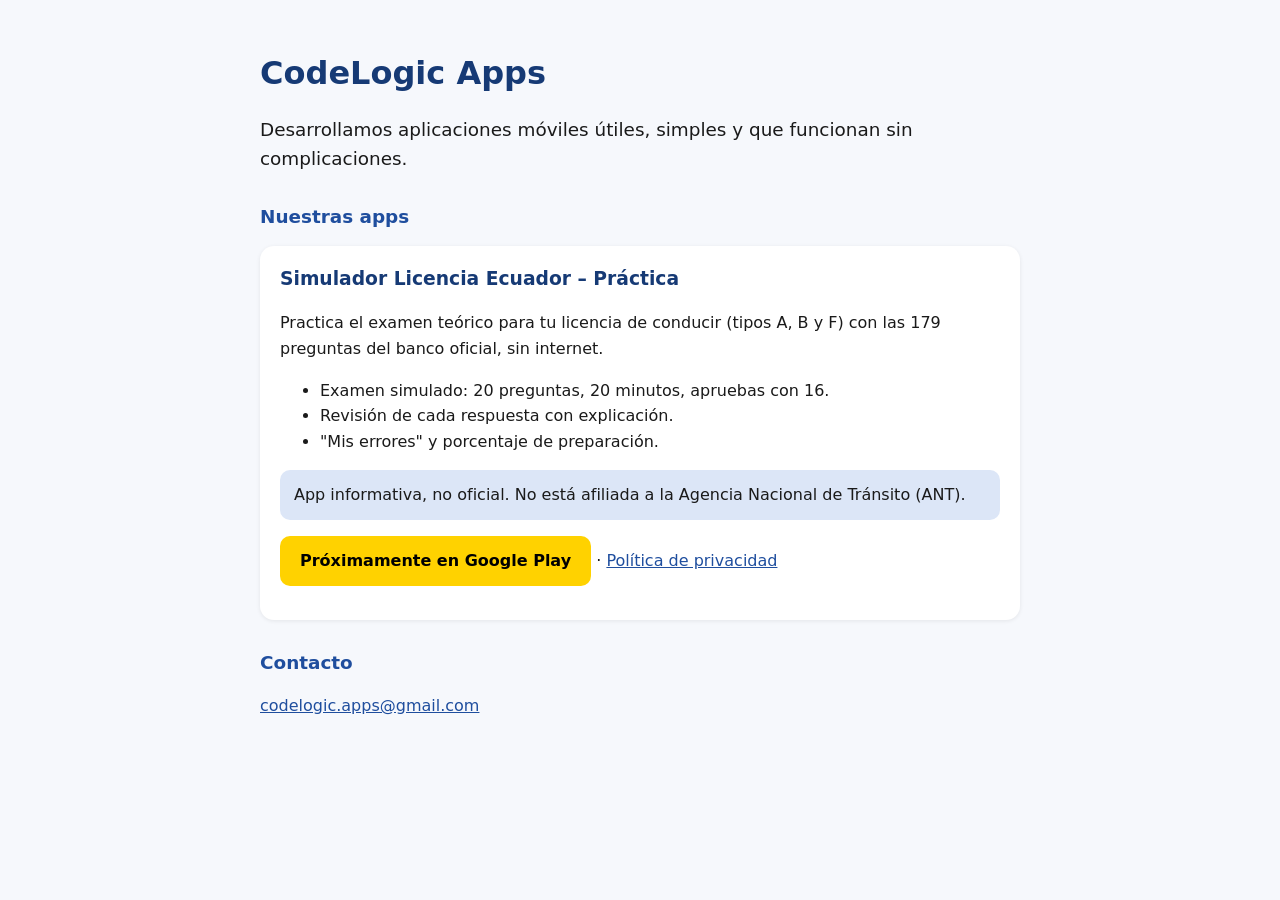
==== index.html @ fdd90623 "Sitio web inicial" ====
<!DOCTYPE html>
<html lang="es">
<head>
<meta charset="utf-8">
<meta name="viewport" content="width=device-width, initial-scale=1">
<title>CodeLogic Apps</title>
<link rel="stylesheet" href="estilo.css">
</head>
<body>
<main>
<h1>CodeLogic Apps</h1>
<p class="lead">Desarrollamos aplicaciones móviles útiles, simples y que funcionan sin complicaciones.</p>

<h2>Nuestras apps</h2>
<div class="app">
  <h3>Simulador Licencia Ecuador – Práctica</h3>
  <p>Practica el examen teórico para tu licencia de conducir (tipos A, B y F) con las 179 preguntas del banco oficial, sin internet.</p>
  <ul>
    <li>Examen simulado: 20 preguntas, 20 minutos, apruebas con 16.</li>
    <li>Revisión de cada respuesta con explicación.</li>
    <li>"Mis errores" y porcentaje de preparación.</li>
  </ul>
  <p class="aviso">App informativa, no oficial. No está afiliada a la Agencia Nacional de Tránsito (ANT).</p>
  <p><span class="boton">Próximamente en Google Play</span> · <a href="simulador-licencia/privacidad.html">Política de privacidad</a></p>
</div>

<h2>Contacto</h2>
<p><a href="mailto:codelogic.apps@gmail.com">codelogic.apps@gmail.com</a></p>
</main>
</body>
</html>
---- estilo.css ----
body { margin: 0; font-family: system-ui, -apple-system, "Segoe UI", Roboto, sans-serif; background: #F6F8FC; color: #1A1A1A; line-height: 1.6; }
main { max-width: 760px; margin: 0 auto; padding: 32px 20px 48px; }
h1 { color: #163A75; line-height: 1.25; }
h2 { color: #1F4E9E; margin-top: 28px; font-size: 1.15rem; }
a { color: #1F4E9E; }
.meta { color: #5F6368; font-size: .95rem; }
.lead { font-size: 1.15rem; }
.aviso { background: #DCE6F7; border-radius: 10px; padding: 12px 14px; }
.boton { display: inline-block; background: #FFD200; color: #000; font-weight: 700; padding: 12px 20px; border-radius: 10px; text-decoration: none; }
h3 { margin: 0 0 6px; color: #163A75; }
.app { background: #fff; border-radius: 14px; padding: 18px 20px; box-shadow: 0 1px 4px rgba(0,0,0,.08); }
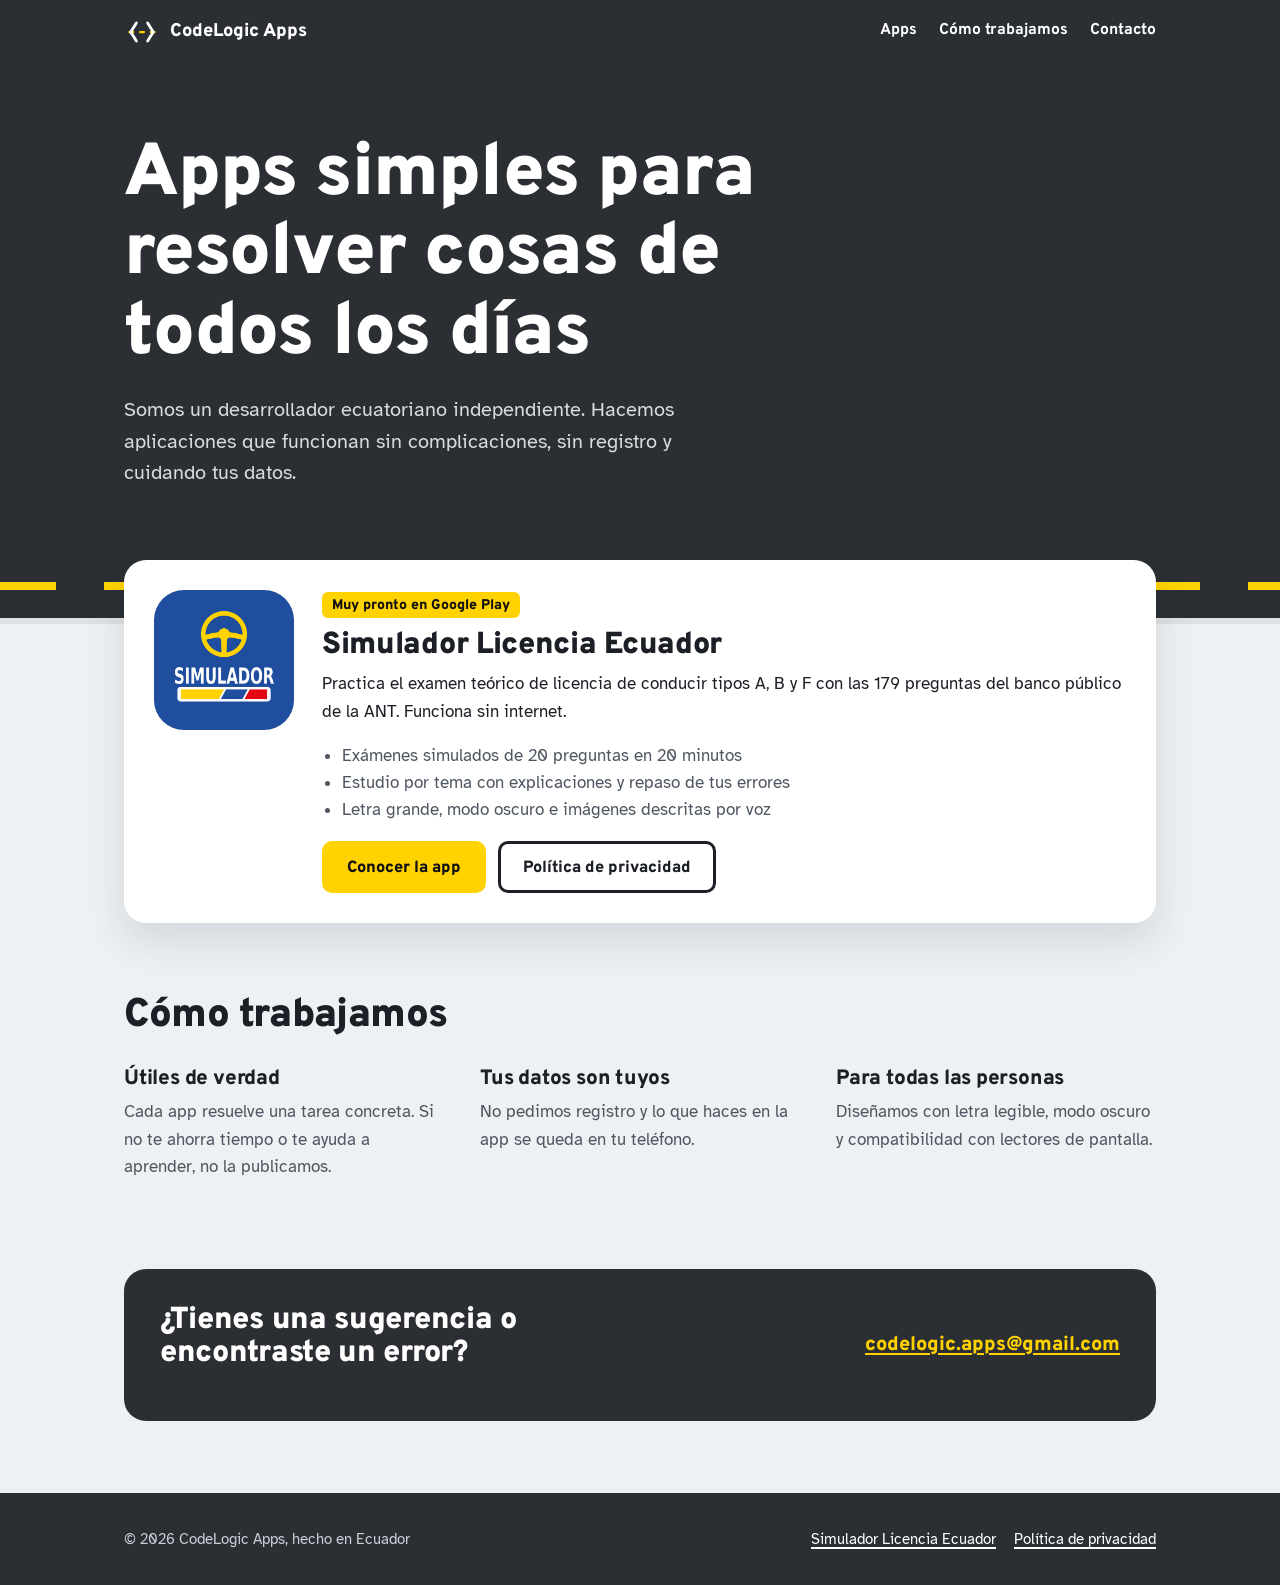
==== commit 7a2d5e31: "251400NOV26 - Sitio nuevo y política actualizada" ====
--- a/index.html
+++ b/index.html
@@ -3,29 +3,83 @@
 <head>
 <meta charset="utf-8">
 <meta name="viewport" content="width=device-width, initial-scale=1">
-<title>CodeLogic Apps</title>
+<title>CodeLogic Apps – Apps simples y útiles, hechas en Ecuador</title>
+<meta name="description" content="CodeLogic Apps desarrolla aplicaciones móviles útiles y simples. Conoce Simulador Licencia Ecuador, para practicar el examen teórico de la ANT.">
+<meta name="theme-color" content="#2B2F33">
+<link rel="icon" href="logo.svg" type="image/svg+xml">
 <link rel="stylesheet" href="estilo.css">
 </head>
 <body>
-<main>
-<h1>CodeLogic Apps</h1>
-<p class="lead">Desarrollamos aplicaciones móviles útiles, simples y que funcionan sin complicaciones.</p>
+<a class="saltar" href="#contenido">Saltar al contenido</a>
 
-<h2>Nuestras apps</h2>
-<div class="app">
-  <h3>Simulador Licencia Ecuador – Práctica</h3>
-  <p>Practica el examen teórico para tu licencia de conducir (tipos A, B y F) con las 179 preguntas del banco oficial, sin internet.</p>
-  <ul>
-    <li>Examen simulado: 20 preguntas, 20 minutos, apruebas con 16.</li>
-    <li>Revisión de cada respuesta con explicación.</li>
-    <li>"Mis errores" y porcentaje de preparación.</li>
-  </ul>
-  <p class="aviso">App informativa, no oficial. No está afiliada a la Agencia Nacional de Tránsito (ANT).</p>
-  <p><span class="boton">Próximamente en Google Play</span> · <a href="simulador-licencia/privacidad.html">Política de privacidad</a></p>
-</div>
+<header class="barra">
+  <div class="contenedor">
+    <a class="marca" href="./" aria-current="page"><img src="logo.svg" alt="" width="36" height="36">CodeLogic Apps</a>
+    <nav aria-label="Secciones">
+      <a href="#apps">Apps</a>
+      <a href="#como-trabajamos" class="opcional">Cómo trabajamos</a>
+      <a href="#contacto">Contacto</a>
+    </nav>
+  </div>
+</header>
 
-<h2>Contacto</h2>
-<p><a href="mailto:codelogic.apps@gmail.com">codelogic.apps@gmail.com</a></p>
+<main id="contenido">
+  <section class="carretera">
+    <div class="contenedor marca-portada">
+      <h1>Apps simples para resolver cosas de todos los días</h1>
+      <p>Somos un desarrollador ecuatoriano independiente. Hacemos aplicaciones que funcionan sin complicaciones, sin registro y cuidando tus datos.</p>
+    </div>
+  </section>
+
+  <div class="contenedor" id="apps">
+    <article class="app-destacada">
+      <img src="simulador-licencia/icono.png" alt="Ícono de Simulador Licencia Ecuador" width="140" height="140">
+      <div>
+        <span class="estado">Muy pronto en Google Play</span>
+        <h2>Simulador Licencia Ecuador</h2>
+        <p>Practica el examen teórico de licencia de conducir tipos A, B y F con las 179 preguntas del banco público de la ANT. Funciona sin internet.</p>
+        <ul>
+          <li>Exámenes simulados de 20 preguntas en 20 minutos</li>
+          <li>Estudio por tema con explicaciones y repaso de tus errores</li>
+          <li>Letra grande, modo oscuro e imágenes descritas por voz</li>
+        </ul>
+        <div class="acciones">
+          <a class="boton boton-linea" href="simulador-licencia/">Conocer la app</a>
+          <a class="boton boton-borde" href="simulador-licencia/privacidad.html">Política de privacidad</a>
+        </div>
+      </div>
+    </article>
+  </div>
+
+  <section class="seccion" id="como-trabajamos">
+    <div class="contenedor">
+      <h2>Cómo trabajamos</h2>
+      <div class="principios">
+        <div><h3>Útiles de verdad</h3><p>Cada app resuelve una tarea concreta. Si no te ahorra tiempo o te ayuda a aprender, no la publicamos.</p></div>
+        <div><h3>Tus datos son tuyos</h3><p>No pedimos registro y lo que haces en la app se queda en tu teléfono.</p></div>
+        <div><h3>Para todas las personas</h3><p>Diseñamos con letra legible, modo oscuro y compatibilidad con lectores de pantalla.</p></div>
+      </div>
+    </div>
+  </section>
+
+  <section class="seccion" id="contacto">
+    <div class="contenedor">
+      <div class="contacto">
+        <h2>¿Tienes una sugerencia o encontraste un error?</h2>
+        <a class="correo" href="mailto:codelogic.apps@gmail.com">codelogic.apps@gmail.com</a>
+      </div>
+    </div>
+  </section>
 </main>
+
+<footer class="pie">
+  <div class="contenedor">
+    <span>© 2026 CodeLogic Apps, hecho en Ecuador</span>
+    <nav aria-label="Enlaces del pie">
+      <a href="simulador-licencia/">Simulador Licencia Ecuador</a>
+      <a href="simulador-licencia/privacidad.html">Política de privacidad</a>
+    </nav>
+  </div>
+</footer>
 </body>
 </html>
--- a/estilo.css
+++ b/estilo.css
@@ -1,11 +1,206 @@
-body { margin: 0; font-family: system-ui, -apple-system, "Segoe UI", Roboto, sans-serif; background: #F6F8FC; color: #1A1A1A; line-height: 1.6; }
-main { max-width: 760px; margin: 0 auto; padding: 32px 20px 48px; }
-h1 { color: #163A75; line-height: 1.25; }
-h2 { color: #1F4E9E; margin-top: 28px; font-size: 1.15rem; }
-a { color: #1F4E9E; }
-.meta { color: #5F6368; font-size: .95rem; }
-.lead { font-size: 1.15rem; }
-.aviso { background: #DCE6F7; border-radius: 10px; padding: 12px 14px; }
-.boton { display: inline-block; background: #FFD200; color: #000; font-weight: 700; padding: 12px 20px; border-radius: 10px; text-decoration: none; }
-h3 { margin: 0 0 6px; color: #163A75; }
-.app { background: #fff; border-radius: 14px; padding: 18px 20px; box-shadow: 0 1px 4px rgba(0,0,0,.08); }
+/* CodeLogic Apps – estilo del sitio
+   Tipografías: Overpass (inspirada en la rotulación de carreteras) para títulos,
+   Atkinson Hyperlegible (diseñada para baja visión) para el texto. Ambas libres (OFL). */
+@font-face { font-family: "Overpass"; font-weight: 400; font-display: swap; src: url("fuentes/overpass-latin-400-normal.woff2") format("woff2"); }
+@font-face { font-family: "Overpass"; font-weight: 700; font-display: swap; src: url("fuentes/overpass-latin-700-normal.woff2") format("woff2"); }
+@font-face { font-family: "Overpass"; font-weight: 800; font-display: swap; src: url("fuentes/overpass-latin-800-normal.woff2") format("woff2"); }
+@font-face { font-family: "Overpass"; font-weight: 900; font-display: swap; src: url("fuentes/overpass-latin-900-normal.woff2") format("woff2"); }
+@font-face { font-family: "Atkinson"; font-weight: 400; font-display: swap; src: url("fuentes/atkinson-hyperlegible-latin-400-normal.woff2") format("woff2"); }
+@font-face { font-family: "Atkinson"; font-weight: 700; font-display: swap; src: url("fuentes/atkinson-hyperlegible-latin-700-normal.woff2") format("woff2"); }
+
+:root {
+  --asfalto: #2B2F33;
+  --asfalto-2: #3A3F45;
+  --linea: #FFD200;
+  --senal: #1F4E9E;
+  --senal-borde: #ffffff;
+  --verde: #2E7D32;
+  --rojo: #C62828;
+  --fondo: #EEF1F4;
+  --papel: #ffffff;
+  --tinta: #1C2026;
+  --tinta-suave: #4E5661;
+  --borde: #D5DBE2;
+  --ancho: 1080px;
+  --titulo: "Overpass", "Arial Narrow", system-ui, sans-serif;
+  --texto: "Atkinson", system-ui, -apple-system, "Segoe UI", Roboto, sans-serif;
+}
+@media (prefers-color-scheme: dark) {
+  :root {
+    --fondo: #16191D;
+    --papel: #1F2329;
+    --tinta: #E8EBF0;
+    --tinta-suave: #A7AFBA;
+    --borde: #343A42;
+    --senal: #2A5DB4;
+  }
+}
+
+* { box-sizing: border-box; }
+html { -webkit-text-size-adjust: 100%; }
+body { margin: 0; background: var(--fondo); color: var(--tinta); font: 400 1.0625rem/1.6 var(--texto); }
+img { max-width: 100%; height: auto; display: block; }
+a { color: inherit; text-decoration-thickness: 2px; text-underline-offset: 3px; }
+a:hover { text-decoration-color: var(--linea); }
+:focus-visible { outline: 3px solid var(--linea); outline-offset: 3px; border-radius: 4px; }
+h1, h2, h3 { font-family: var(--titulo); line-height: 1.08; margin: 0; letter-spacing: -0.01em; }
+p { margin: 0 0 1em; }
+.contenedor { max-width: var(--ancho); margin: 0 auto; padding: 0 24px; }
+.saltar { position: absolute; left: -999px; top: 8px; background: var(--linea); color: #000; padding: 8px 14px; z-index: 10; font-weight: 700; }
+.saltar:focus { left: 8px; }
+
+/* ---------- Barra superior */
+.barra { background: var(--asfalto); color: #fff; }
+.barra .contenedor { display: flex; align-items: center; justify-content: space-between; gap: 16px; min-height: 64px; }
+.marca { display: flex; align-items: center; gap: 10px; text-decoration: none; font: 800 1.15rem/1 var(--titulo); }
+.marca img { width: 36px; height: 36px; }
+.barra nav { display: flex; gap: 22px; font: 700 0.98rem/1 var(--titulo); }
+.barra nav a { text-decoration: none; padding: 6px 0; border-bottom: 3px solid transparent; }
+.barra nav a:hover, .barra nav a[aria-current="page"] { border-bottom-color: var(--linea); }
+
+/* ---------- Carretera (motivo principal) */
+.carretera { background: var(--asfalto); color: #fff; position: relative; overflow: hidden; }
+.carretera::after { /* línea central segmentada */
+  content: ""; position: absolute; left: 0; right: 0; bottom: 34px; height: 8px;
+  background: repeating-linear-gradient(90deg, var(--linea) 0 56px, transparent 56px 104px);
+  animation: avanzar 1.6s cubic-bezier(.2,.7,.2,1) 1 both;
+}
+.carretera::before { /* borde de calzada */
+  content: ""; position: absolute; left: 0; right: 0; bottom: 0; height: 6px; background: #fff; opacity: .85;
+}
+@keyframes avanzar { from { background-position: 520px 0; opacity: 0; } to { background-position: 0 0; opacity: 1; } }
+@media (prefers-reduced-motion: reduce) { .carretera::after { animation: none; } }
+
+.portada { padding-block: 64px 112px; display: grid; grid-template-columns: 1.15fr .85fr; gap: 48px; align-items: center; }
+.portada h1 { font-size: clamp(2.3rem, 5.4vw, 4.1rem); font-weight: 900; max-width: 14ch; }
+.portada .bajada { font-size: 1.2rem; color: #D7DCE2; max-width: 38ch; margin: 20px 0 28px; }
+.acciones { display: flex; flex-wrap: wrap; gap: 12px; align-items: center; }
+.boton { display: inline-flex; align-items: center; gap: 10px; font: 800 1.02rem/1 var(--titulo); padding: 16px 22px 13px; border-radius: 10px; text-decoration: none; border: 3px solid transparent; }
+.boton-linea { background: var(--linea); color: #111; }
+.boton-borde { border-color: #fff; color: #fff; }
+.boton[aria-disabled="true"] { cursor: default; }
+.nota-boton { font-size: .9rem; color: #B8C0C9; width: 100%; margin: 4px 0 0; }
+
+/* Letrero informativo: los datos del examen como una señal de carretera */
+.letrero { background: var(--senal); color: #fff; border: 4px solid #fff; outline: 4px solid var(--senal); border-radius: 14px; padding: 20px 24px; margin-top: 34px; max-width: 560px; display: grid; grid-template-columns: repeat(3, 1fr); text-align: center; }
+.letrero div + div { border-left: 2px solid rgba(255,255,255,.5); }
+.letrero b { display: block; font: 900 2.6rem/1 var(--titulo); }
+.letrero span { font: 700 .95rem/1.25 var(--titulo); }
+
+/* ---------- Teléfono de muestra (hecho con HTML/CSS) */
+.telefono { justify-self: center; width: 270px; aspect-ratio: 9 / 18.5; background: #0E1013; border-radius: 38px; padding: 12px; box-shadow: 0 30px 60px rgba(0,0,0,.45), inset 0 0 0 2px #4A5058; }
+.pantalla { height: 100%; border-radius: 28px; overflow: hidden; background: #F6F8FC; color: #1C2026; display: flex; flex-direction: column; }
+.resultado { margin: 14px; border-radius: 18px; padding: 18px 14px 16px; color: #fff; text-align: center; background: linear-gradient(135deg, #1B7A3A, #3FB25D); position: relative; overflow: hidden; }
+.resultado .trofeo { width: 46px; margin: 0 auto 4px; }
+.resultado strong { display: block; font: 900 1.6rem/1 var(--titulo); letter-spacing: .02em; }
+.anillo { width: 104px; height: 104px; margin: 12px auto 8px; border-radius: 50%; display: grid; place-items: center;
+  background: radial-gradient(closest-side, #2D9A4C 76%, transparent 77% 100%), conic-gradient(#fff 0 90%, rgba(255,255,255,.3) 90% 100%); }
+.anillo b { font: 900 2.2rem/1 var(--titulo); }
+.anillo small { display: block; font: 700 .72rem/1 var(--titulo); opacity: .9; }
+.resultado p { font: 700 .76rem/1.35 var(--texto); margin: 0; }
+.confeti i { position: absolute; width: 6px; height: 10px; border-radius: 1px; }
+.revision { padding: 0 14px; font-size: .74rem; }
+.revision div { background: #fff; border: 2px solid var(--verde); border-radius: 10px; padding: 8px 10px; margin-bottom: 8px; }
+.revision div.mal { border-color: var(--rojo); }
+.revision em { font-style: normal; font-weight: 700; color: var(--verde); }
+.revision .mal em { color: var(--rojo); }
+
+/* ---------- Secciones */
+.seccion { padding: 72px 0; }
+.seccion + .seccion { padding-top: 0; }
+.seccion h2 { font-size: clamp(1.8rem, 3.6vw, 2.5rem); font-weight: 900; margin-bottom: 14px; max-width: 22ch; }
+.seccion .intro { color: var(--tinta-suave); max-width: 60ch; font-size: 1.1rem; }
+
+/* Funciones agrupadas por momento de uso */
+.grupos { display: grid; grid-template-columns: repeat(3, 1fr); gap: 36px; margin-top: 36px; }
+.grupo h3 { font-size: 1.3rem; font-weight: 800; padding-bottom: 12px; margin-bottom: 14px; border-bottom: 4px solid var(--linea); }
+.grupo ul { list-style: none; margin: 0; padding: 0; }
+.grupo li { padding: 10px 0 10px 40px; position: relative; border-bottom: 1px solid var(--borde); }
+.grupo li:last-child { border-bottom: 0; }
+.grupo li b { display: block; font-family: var(--titulo); font-weight: 800; font-size: 1.05rem; }
+.grupo li span { color: var(--tinta-suave); font-size: .97rem; }
+/* íconos con forma de señal: rombo (atención), círculo (regla), cuadrado (información) */
+.ico { position: absolute; left: 2px; top: 14px; width: 24px; height: 24px; }
+.ico.rombo { transform: rotate(45deg) scale(.82); background: var(--linea); border: 3px solid #111; border-radius: 3px; }
+.ico.circulo { border-radius: 50%; border: 5px solid var(--rojo); background: #fff; }
+.ico.cuadro { border-radius: 5px; background: var(--senal); border: 3px solid #fff; outline: 2px solid var(--senal); }
+.ico.verde { border-radius: 50%; background: var(--verde); }
+
+/* Pasos (sí son una secuencia) */
+.pasos { list-style: none; margin: 36px 0 0; padding: 0; display: grid; grid-template-columns: repeat(3, 1fr); gap: 0; counter-reset: paso; }
+.pasos li { counter-increment: paso; padding: 0 28px 0 0; position: relative; }
+.pasos li::before { content: counter(paso); display: grid; place-items: center; width: 52px; height: 52px; border-radius: 50%; background: var(--asfalto); color: var(--linea); font: 900 1.6rem/1 var(--titulo); margin-bottom: 16px; position: relative; z-index: 1; }
+.pasos li::after { content: ""; position: absolute; top: 24px; left: 52px; right: 0; height: 4px; background: repeating-linear-gradient(90deg, var(--linea) 0 18px, transparent 18px 30px); }
+.pasos li:last-child::after { display: none; }
+.pasos h3 { font-size: 1.25rem; font-weight: 800; margin-bottom: 6px; }
+.pasos p { color: var(--tinta-suave); }
+
+/* Comparación de licencias */
+.tabla { width: 100%; border-collapse: collapse; margin-top: 28px; background: var(--papel); border-radius: 14px; overflow: hidden; font-size: 1rem; }
+.tabla th, .tabla td { padding: 14px 18px; text-align: left; border-bottom: 1px solid var(--borde); }
+.tabla thead th { background: var(--asfalto); color: #fff; font: 800 1.05rem/1.2 var(--titulo); }
+.tabla td:not(:first-child), .tabla thead th:not(:first-child) { text-align: center; }
+.tabla tbody tr:last-child td { border-bottom: 0; font-weight: 700; }
+.tabla .cifra { font: 900 1.35rem/1 var(--titulo); }
+
+/* Aviso de app no oficial */
+.aviso { background: var(--papel); border: 3px solid var(--tinta); border-left: 14px solid var(--rojo); border-radius: 12px; padding: 22px 24px; max-width: 760px; }
+.aviso h2 { font-size: 1.5rem; margin-bottom: 8px; }
+.aviso p:last-child { margin-bottom: 0; }
+
+/* Preguntas frecuentes */
+.faq { max-width: 760px; margin-top: 24px; }
+.faq details { border-bottom: 2px solid var(--borde); }
+.faq summary { cursor: pointer; padding: 18px 36px 18px 0; font: 800 1.12rem/1.3 var(--titulo); list-style: none; position: relative; }
+.faq summary::-webkit-details-marker { display: none; }
+.faq summary::after { content: "+"; position: absolute; right: 4px; top: 14px; font: 900 1.5rem/1 var(--titulo); color: var(--senal); }
+.faq details[open] summary::after { content: "–"; }
+.faq details p { color: var(--tinta-suave); padding-right: 24px; }
+
+/* ---------- Inicio de la marca */
+.marca-portada { padding-block: 72px 116px; }
+.marca-portada h1 { font-size: clamp(2.4rem, 6vw, 4.6rem); font-weight: 900; max-width: 16ch; }
+.marca-portada p { font-size: 1.22rem; color: #D7DCE2; max-width: 46ch; margin-top: 20px; }
+.app-destacada { display: grid; grid-template-columns: 140px 1fr; gap: 28px; align-items: start; background: var(--papel); border-radius: 22px; padding: 30px; margin-top: -64px; position: relative; box-shadow: 0 18px 40px rgba(20,25,35,.12); }
+.app-destacada img { border-radius: 30px; }
+.app-destacada h2 { font-size: 1.9rem; font-weight: 900; margin-bottom: 8px; }
+.app-destacada .estado { display: inline-block; background: var(--linea); color: #111; font: 800 .88rem/1 var(--titulo); padding: 7px 10px 5px; border-radius: 6px; margin-bottom: 12px; }
+.app-destacada ul { margin: 0 0 18px; padding-left: 20px; color: var(--tinta-suave); }
+.app-destacada .acciones .boton-borde { border-color: var(--tinta); color: var(--tinta); }
+.principios { display: grid; grid-template-columns: repeat(3, 1fr); gap: 36px; margin-top: 30px; }
+.principios h3 { font-size: 1.3rem; font-weight: 800; margin-bottom: 8px; }
+.principios p { color: var(--tinta-suave); }
+.contacto { background: var(--asfalto); color: #fff; border-radius: 22px; padding: 36px; display: flex; flex-wrap: wrap; justify-content: space-between; align-items: center; gap: 18px; }
+.contacto h2 { font-size: 1.9rem; font-weight: 900; }
+.contacto a.correo { font: 800 1.25rem/1 var(--titulo); color: var(--linea); }
+
+/* ---------- Documentos (política) */
+.documento { background: var(--papel); border-radius: 18px; padding: 36px clamp(20px, 5vw, 56px); margin: 40px auto 56px; max-width: 820px; }
+.documento h1 { font-size: clamp(2rem, 4.5vw, 2.8rem); font-weight: 900; margin-bottom: 10px; }
+.documento h2 { font-size: 1.35rem; font-weight: 800; margin: 30px 0 8px; }
+.documento .meta { color: var(--tinta-suave); }
+.documento ul { padding-left: 22px; }
+
+/* ---------- Pie */
+.pie { background: var(--asfalto); color: #C9D0D8; padding: 34px 0; font-size: .95rem; }
+.pie .contenedor { display: flex; flex-wrap: wrap; justify-content: space-between; gap: 14px; }
+.pie nav { display: flex; flex-wrap: wrap; gap: 18px; }
+.pie a { color: #fff; }
+
+/* ---------- Responsivo */
+@media (max-width: 880px) {
+  .portada { grid-template-columns: 1fr; padding-block-end: 96px; }
+  .telefono { width: 240px; }
+  .grupos, .pasos, .principios { grid-template-columns: 1fr; }
+  .pasos { gap: 26px; }
+  .pasos li::after { display: none; }
+  .app-destacada { grid-template-columns: 1fr; }
+  .app-destacada img { width: 112px; }
+}
+@media (max-width: 560px) {
+  .barra nav { gap: 14px; font-size: .9rem; }
+  .barra nav .opcional { display: none; }
+  .letrero { padding: 14px 10px; }
+  .letrero b { font-size: 2rem; }
+  .tabla th, .tabla td { padding: 12px 10px; }
+}
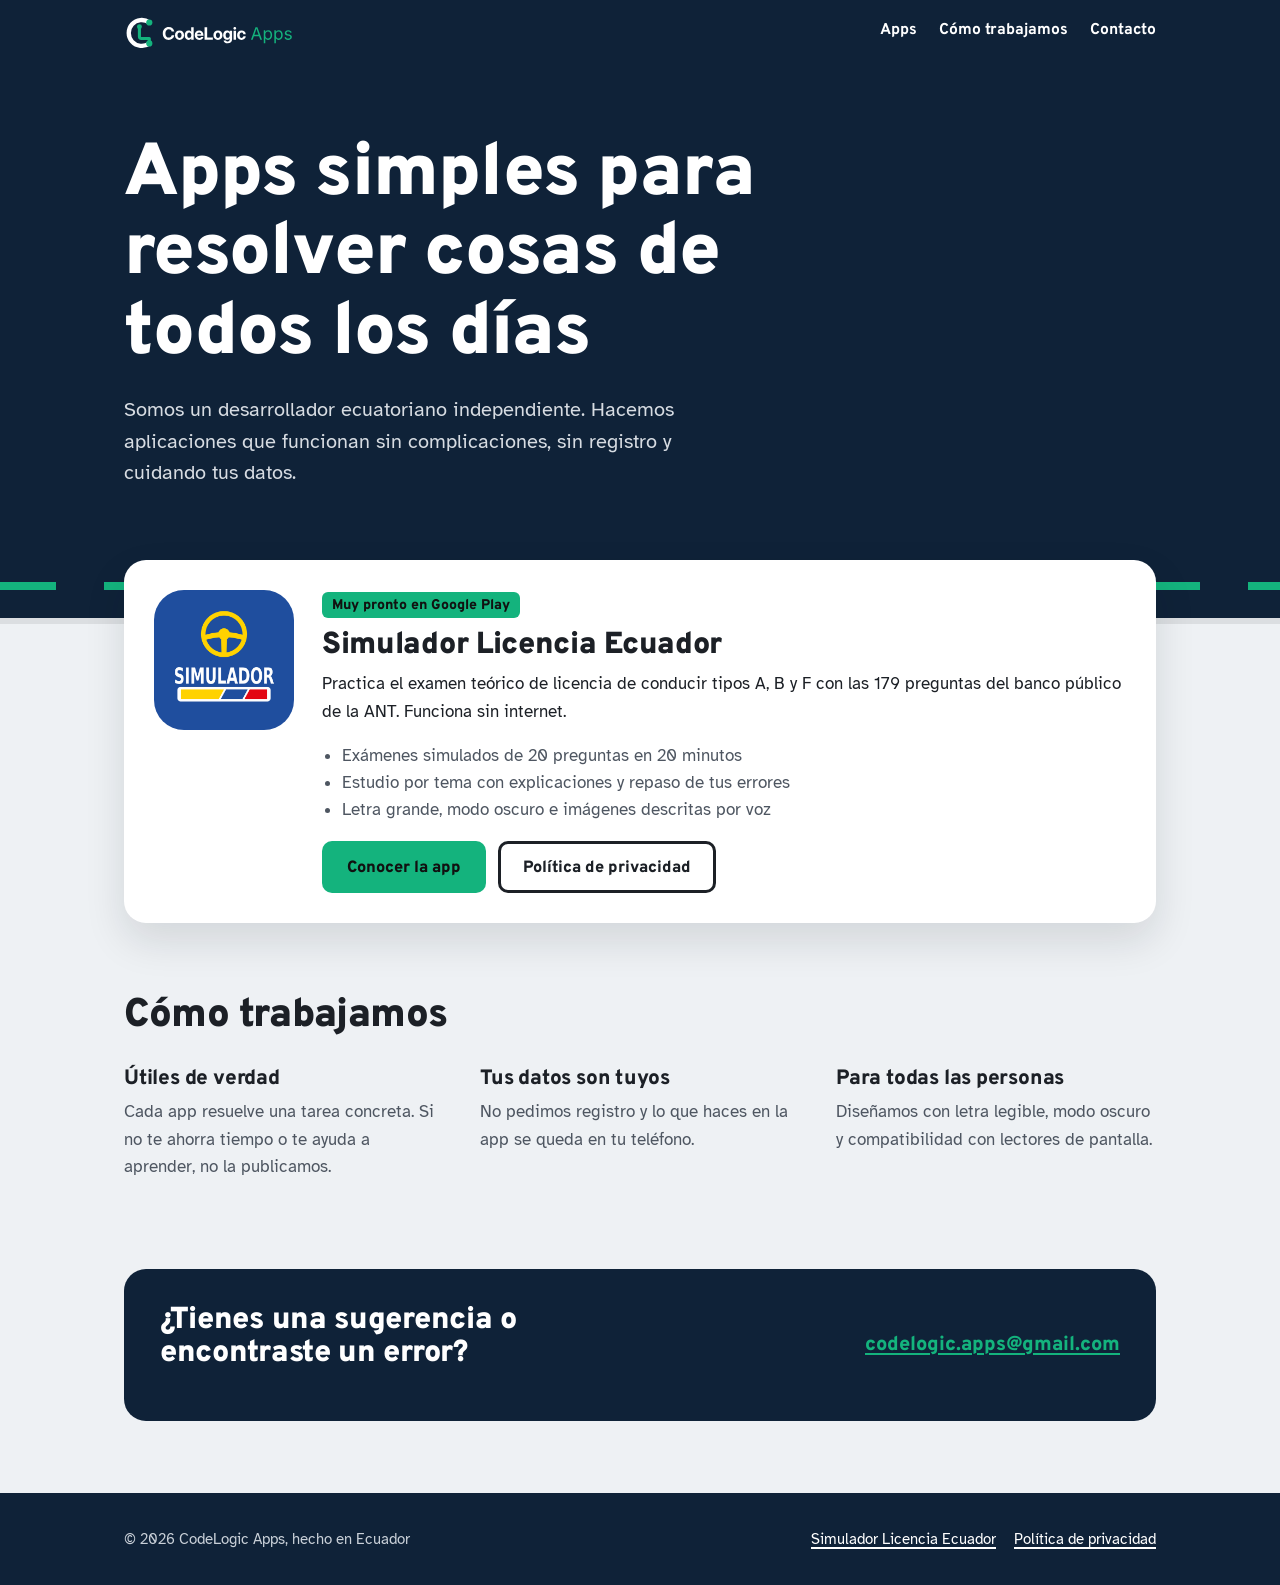
==== commit 97723cb8: "Actualización de logo - 26NOV2026" ====
--- a/index.html
+++ b/index.html
@@ -5,16 +5,18 @@
 <meta name="viewport" content="width=device-width, initial-scale=1">
 <title>CodeLogic Apps – Apps simples y útiles, hechas en Ecuador</title>
 <meta name="description" content="CodeLogic Apps desarrolla aplicaciones móviles útiles y simples. Conoce Simulador Licencia Ecuador, para practicar el examen teórico de la ANT.">
-<meta name="theme-color" content="#2B2F33">
+<meta name="theme-color" content="#0F2238">
+<link rel="icon" href="favicon.ico" sizes="any">
 <link rel="icon" href="logo.svg" type="image/svg+xml">
+<link rel="apple-touch-icon" href="icono-marca-180.png">
 <link rel="stylesheet" href="estilo.css">
 </head>
-<body>
+<body class="pagina-marca">
 <a class="saltar" href="#contenido">Saltar al contenido</a>
 
 <header class="barra">
   <div class="contenedor">
-    <a class="marca" href="./" aria-current="page"><img src="logo.svg" alt="" width="36" height="36">CodeLogic Apps</a>
+    <a class="marca" href="./" aria-current="page"><img src="logo-horizontal-blanco.svg" alt="CodeLogic Apps" width="169" height="32"></a>
     <nav aria-label="Secciones">
       <a href="#apps">Apps</a>
       <a href="#como-trabajamos" class="opcional">Cómo trabajamos</a>
--- a/estilo.css
+++ b/estilo.css
@@ -21,6 +21,10 @@
   --tinta: #1C2026;
   --tinta-suave: #4E5661;
   --borde: #D5DBE2;
+  /* Marca CodeLogic Apps (logo A2) */
+  --marca-azul: #0F2238;
+  --marca-azul-2: #1A3150;
+  --marca-verde: #14B37D;
   --ancho: 1080px;
   --titulo: "Overpass", "Arial Narrow", system-ui, sans-serif;
   --texto: "Atkinson", system-ui, -apple-system, "Segoe UI", Roboto, sans-serif;
@@ -53,7 +57,8 @@
 .barra { background: var(--asfalto); color: #fff; }
 .barra .contenedor { display: flex; align-items: center; justify-content: space-between; gap: 16px; min-height: 64px; }
 .marca { display: flex; align-items: center; gap: 10px; text-decoration: none; font: 800 1.15rem/1 var(--titulo); }
-.marca img { width: 36px; height: 36px; }
+.marca img { width: auto; height: 32px; display: block; }
+@media (max-width: 420px) { .marca img { height: 26px; } }
 .barra nav { display: flex; gap: 22px; font: 700 0.98rem/1 var(--titulo); }
 .barra nav a { text-decoration: none; padding: 6px 0; border-bottom: 3px solid transparent; }
 .barra nav a:hover, .barra nav a[aria-current="page"] { border-bottom-color: var(--linea); }
@@ -204,3 +209,6 @@
   .letrero b { font-size: 2rem; }
   .tabla th, .tabla td { padding: 12px 10px; }
 }
+
+/* ---------- Página de la marca: usa los colores del logo */
+.pagina-marca { --asfalto: var(--marca-azul); --asfalto-2: var(--marca-azul-2); --linea: var(--marca-verde); }
